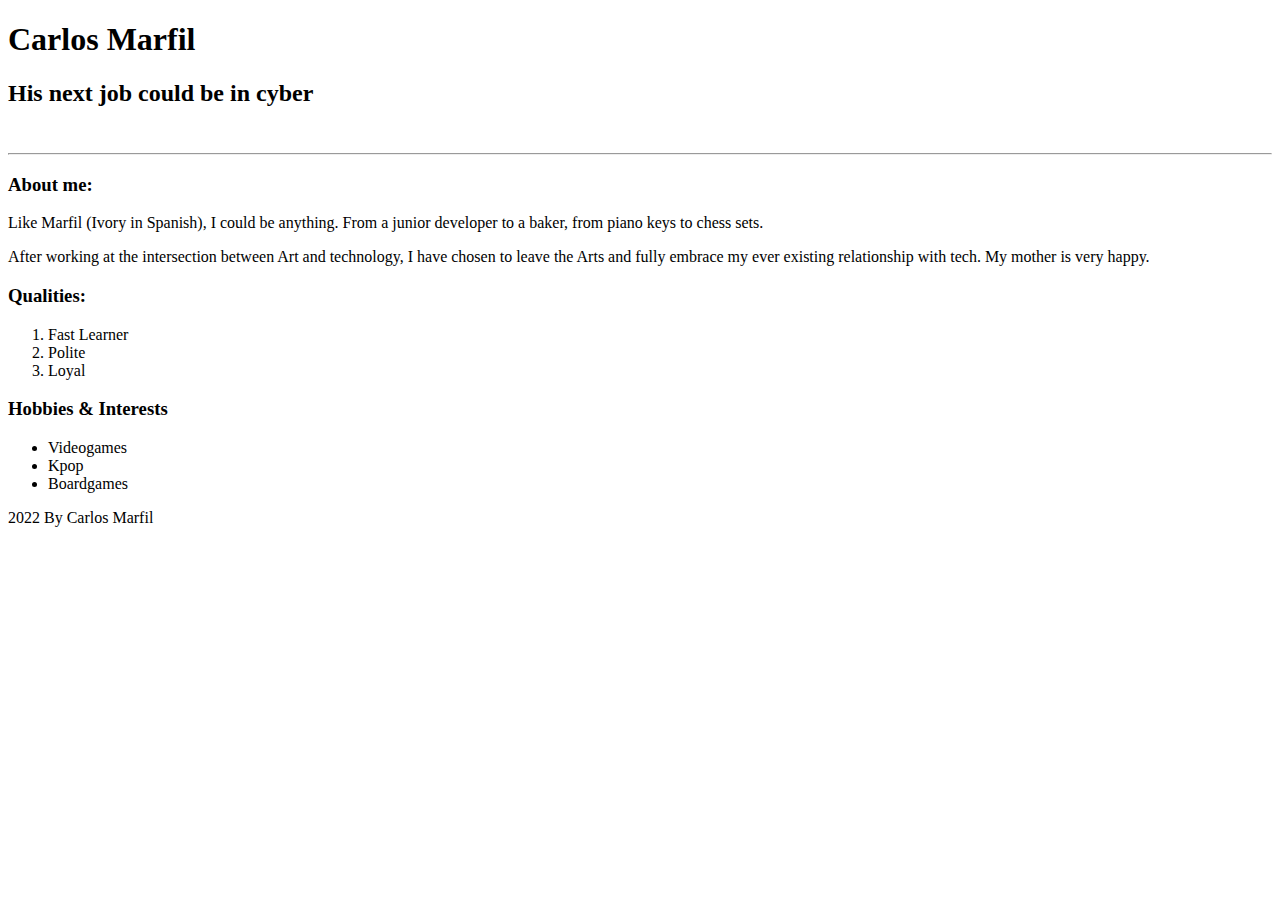
==== index.html @ c22c7cdd "Added Qualities and Hobbies" ====
<!DOCTYPE html>
<html>
<header>
    <h1> Carlos Marfil</h1>
    <h2>His next job could be in cyber</h2>
</header>
<body>
    <br>
    <hr>
    <main>
<section>
    <h3>About me:</h3>
</section>
    <p>Like Marfil (Ivory in Spanish), I could be anything. From a junior developer to a baker, from piano keys to chess sets. </p>
    <p>After working at the intersection between Art and technology, I have chosen to leave the Arts and fully embrace my ever existing relationship with tech. My mother is very happy.</p>
<section>
    <h3>Qualities:</h3>
    <ol>
        <li>Fast Learner</li>
        <li>Polite</li>
        <li>Loyal</li>
    </ol>
</section>
<section>
    <h3>Hobbies & Interests</h3>
    <ul>
        <li>Videogames</li>
        <li>Kpop</li>
        <li>Boardgames</li>
    </ul>
</section>
</main>
</body>
<footer>
    <date>2022</date> <ref>By Carlos Marfil</ref>
</footer>
</html>
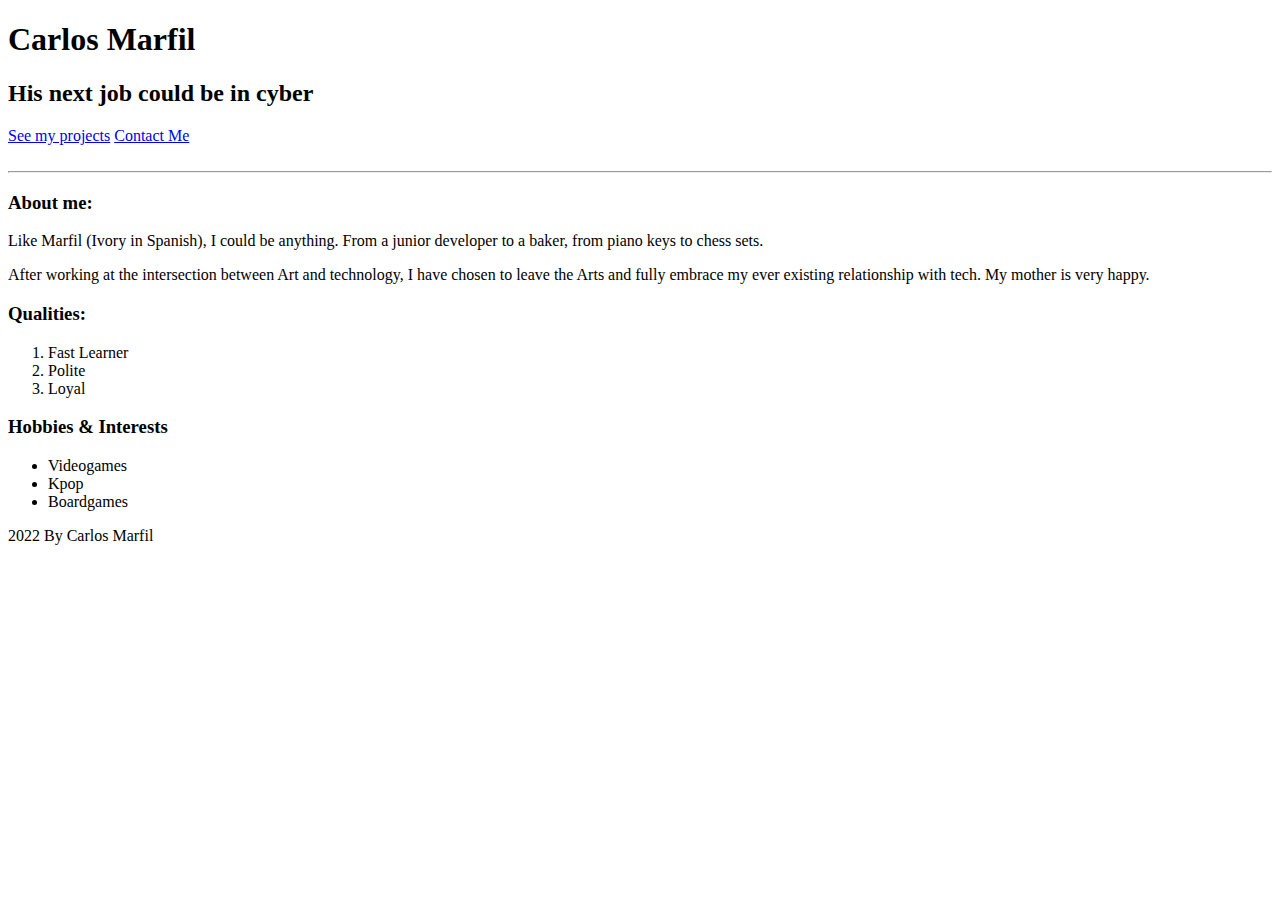
==== commit e03e31e2: "Added navigation feature" ====
--- a/index.html
+++ b/index.html
@@ -3,6 +3,10 @@
 <header>
     <h1> Carlos Marfil</h1>
     <h2>His next job could be in cyber</h2>
+    <nav>
+        <a href="./pages/projects.html" target="_blank">See my projects</a> 
+        <a href="./pages/contact.html" target="_blank">Contact Me</a>
+    </nav>
 </header>
 <body>
     <br>
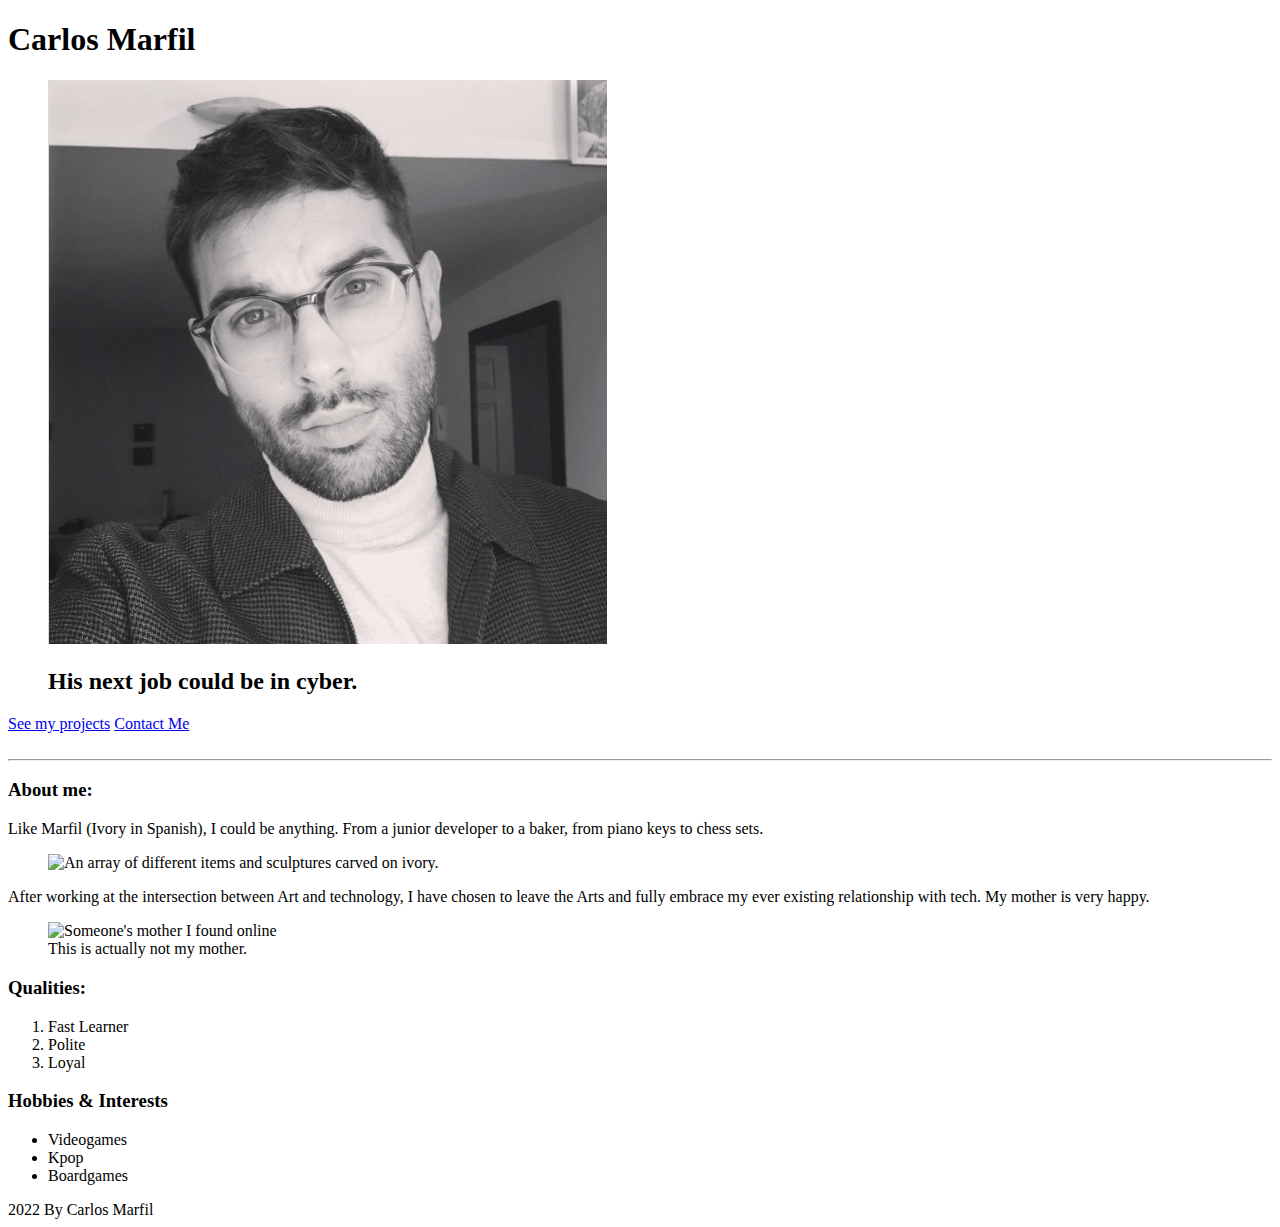
==== commit 488dc8c9: "Added images to the index." ====
--- a/index.html
+++ b/index.html
@@ -2,7 +2,11 @@
 <html>
 <header>
     <h1> Carlos Marfil</h1>
-    <h2>His next job could be in cyber</h2>
+    <figure>
+        <img src="./images/Headshot.png" alt="Black and white picture of the face of a person. The person is wearing dark round glasses, has Mediterranean facial hair and dark hair and eyes.">
+        <br>
+        <figcaption><h2>His next job could be in cyber.</h2></figcaption>
+    </figure>
     <nav>
         <a href="./pages/projects.html" target="_blank">See my projects</a> 
         <a href="./pages/contact.html" target="_blank">Contact Me</a>
@@ -16,8 +20,15 @@
     <h3>About me:</h3>
 </section>
     <p>Like Marfil (Ivory in Spanish), I could be anything. From a junior developer to a baker, from piano keys to chess sets. </p>
+    <figure>
+        <img src="https://unsplash.com/photos/zSD7hnQv8V8" alt="An array of different items and sculptures carved on ivory.">
+    </figure>
     <p>After working at the intersection between Art and technology, I have chosen to leave the Arts and fully embrace my ever existing relationship with tech. My mother is very happy.</p>
-<section>
+    <figure>
+        <img src="https://unsplash.com/photos/iwV1-SWB4n8" alt="Someone's mother I found online">
+        <figcaption>This is actually not my mother.</figcaption>
+    </figure>
+    <section>
     <h3>Qualities:</h3>
     <ol>
         <li>Fast Learner</li>
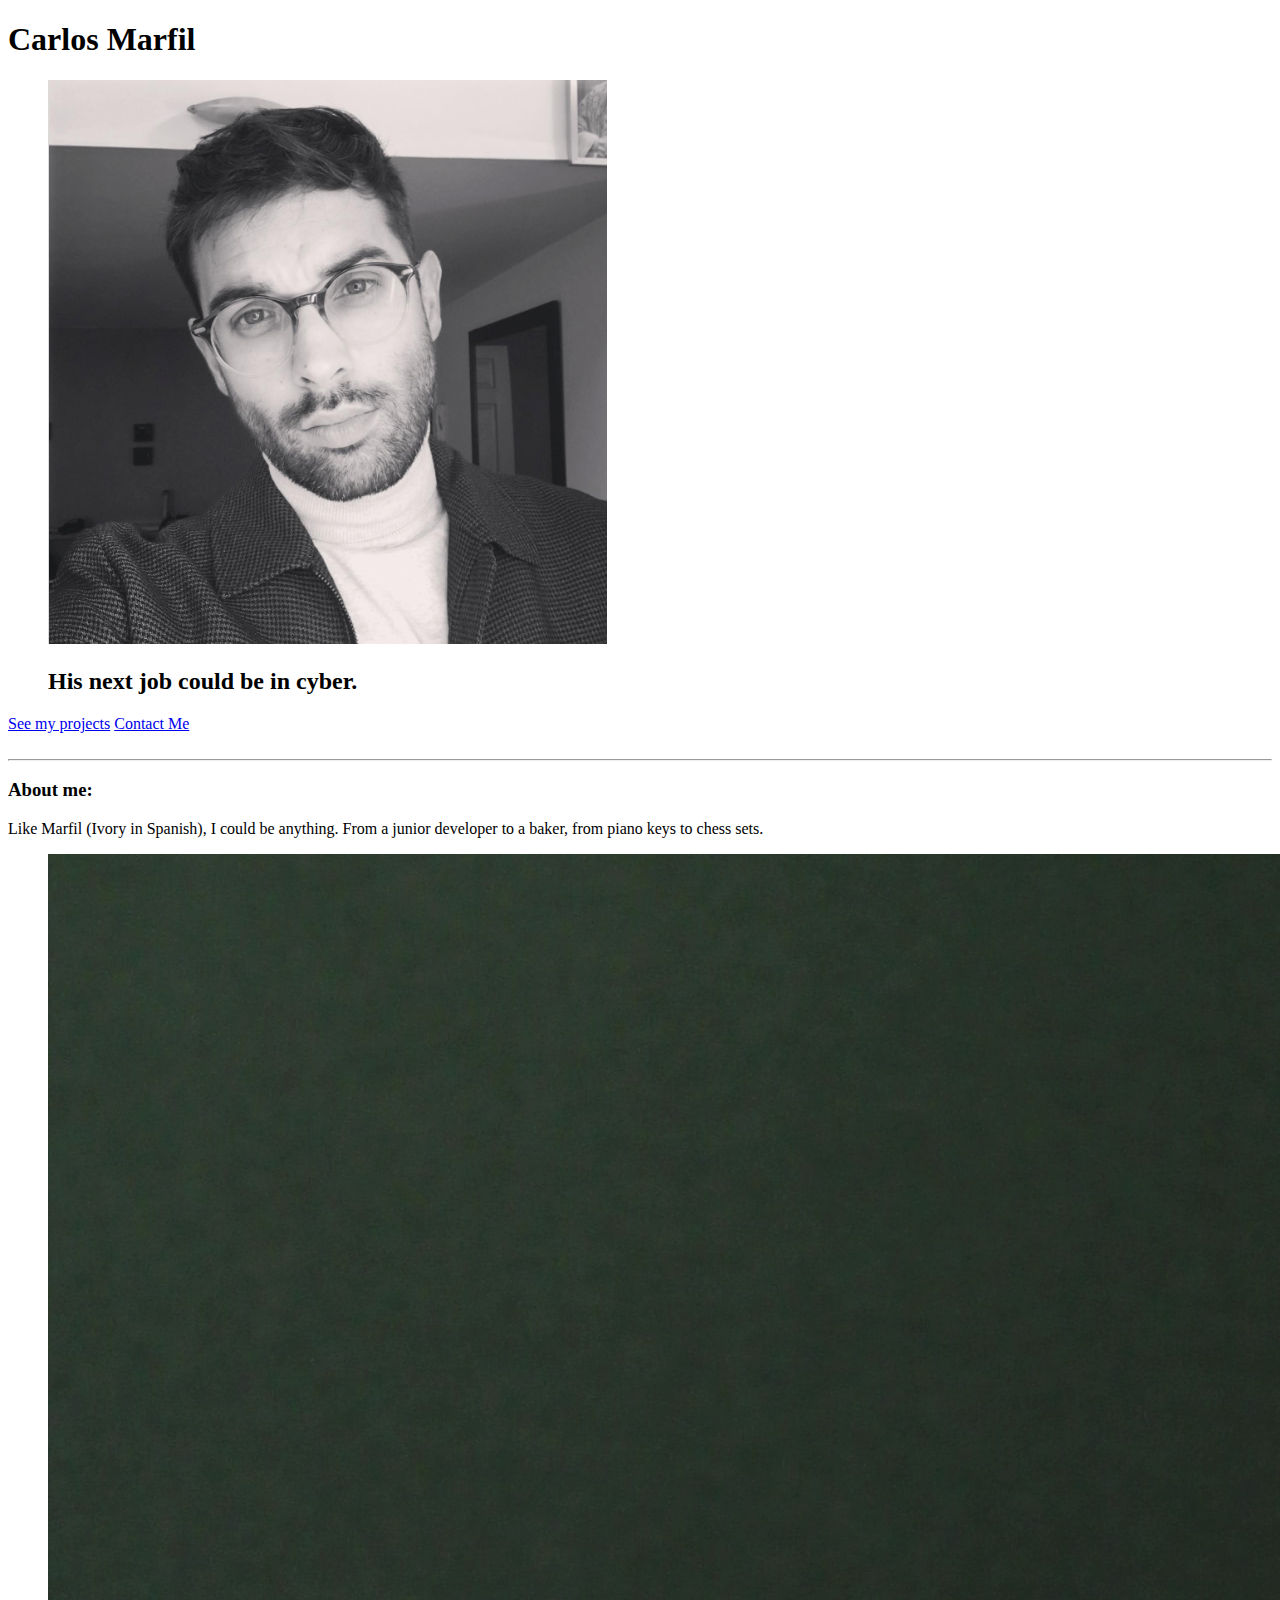
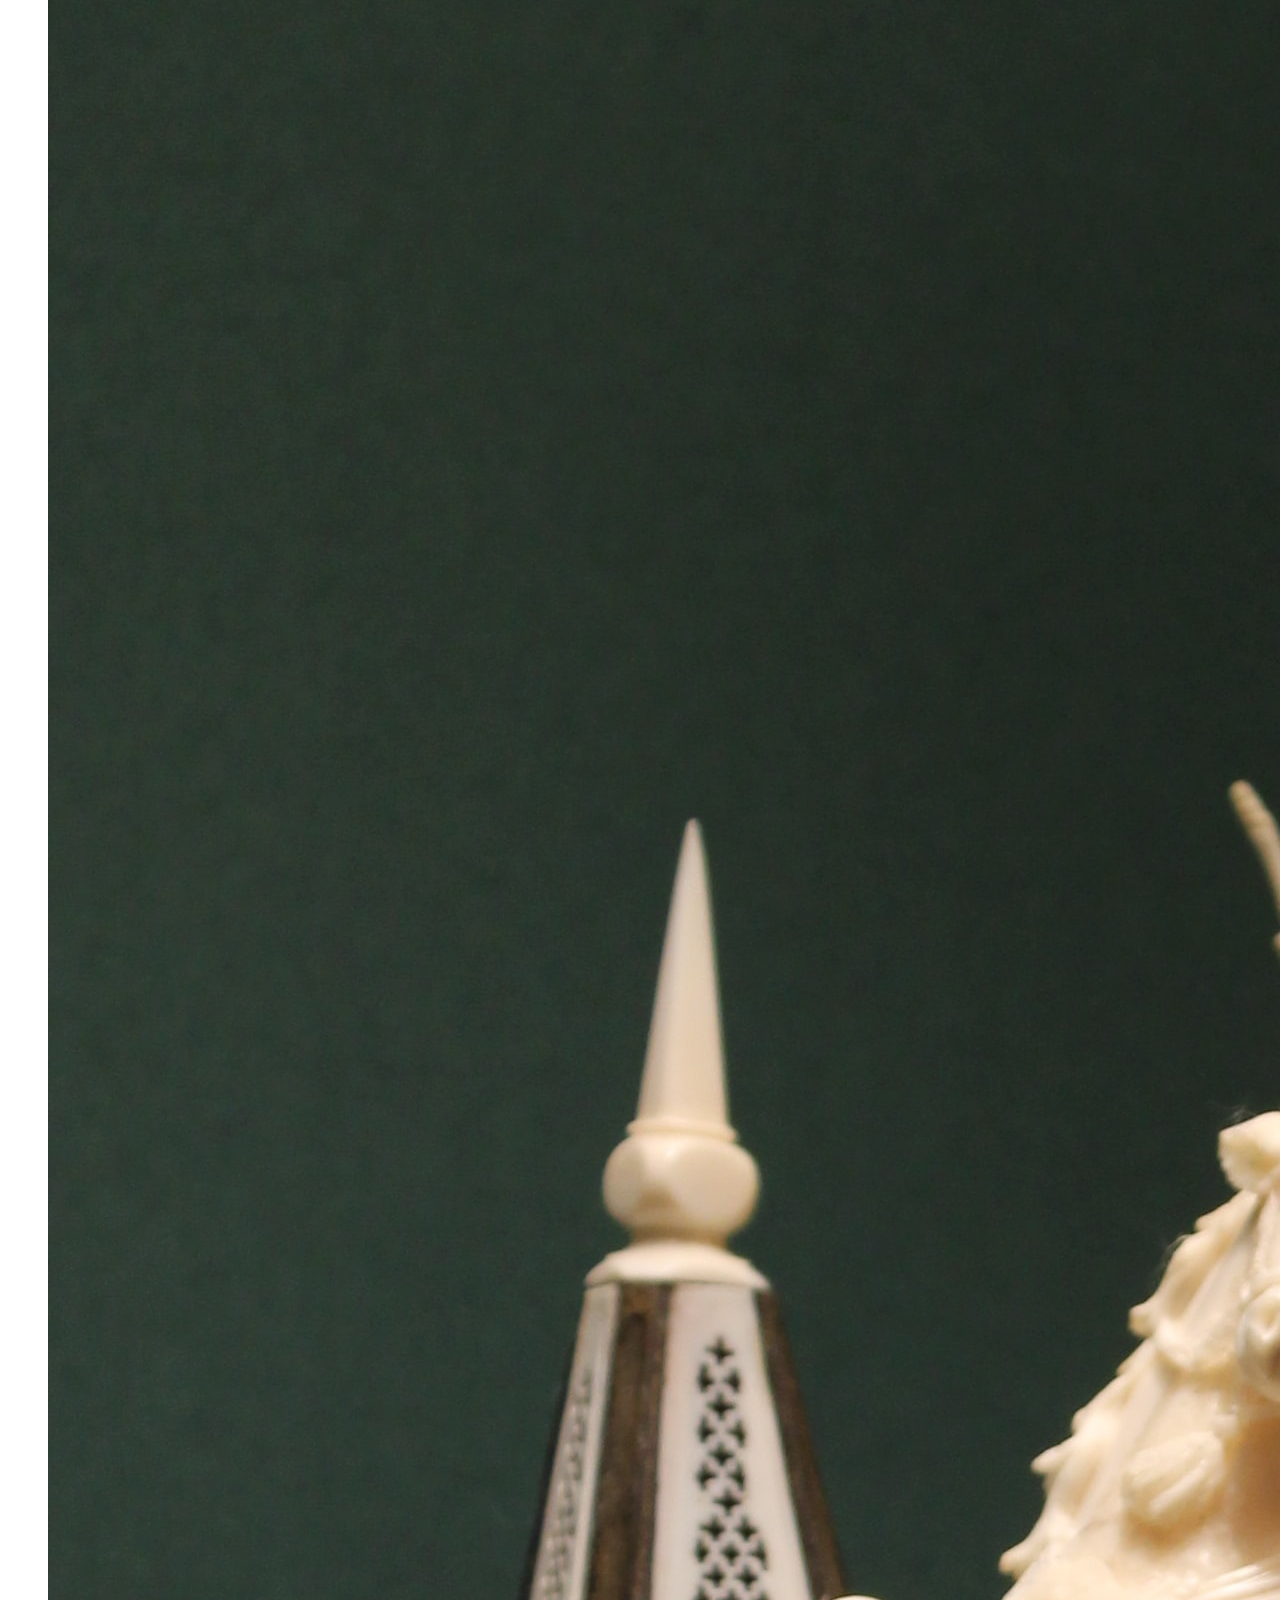
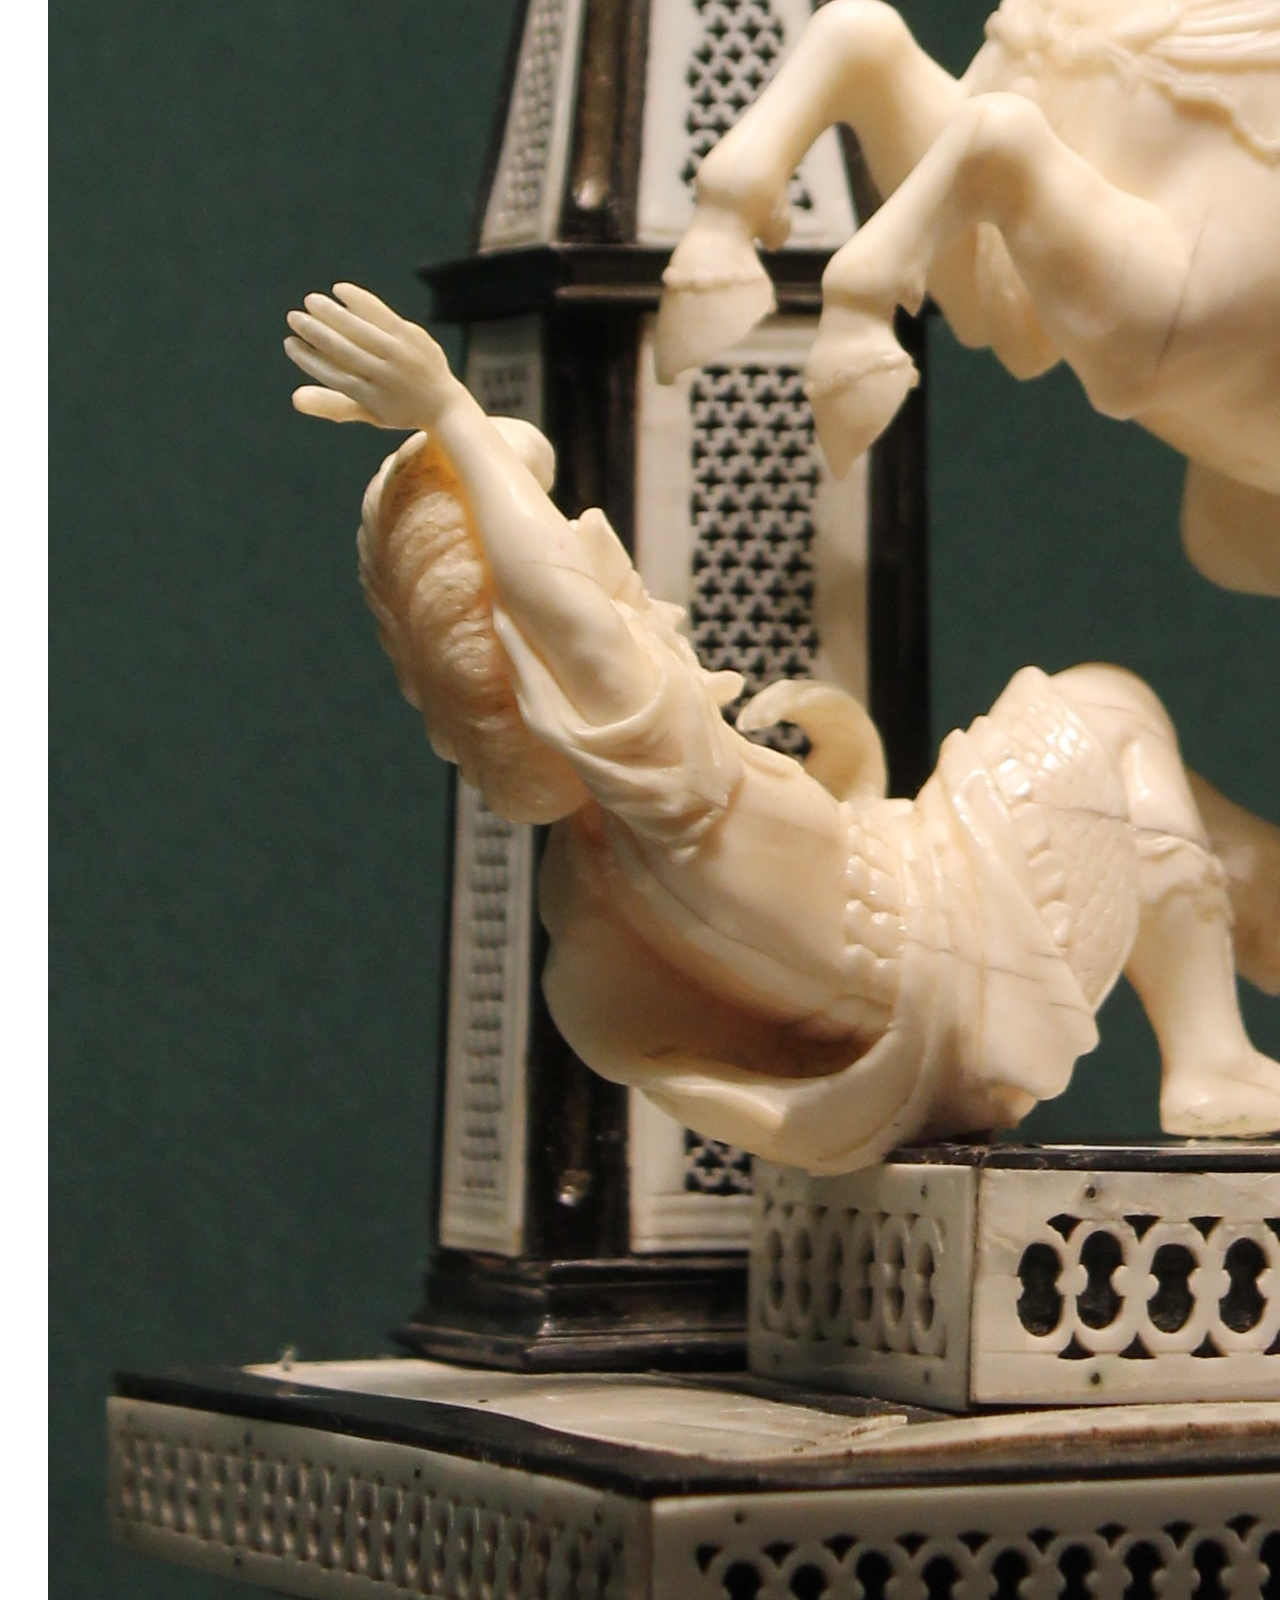
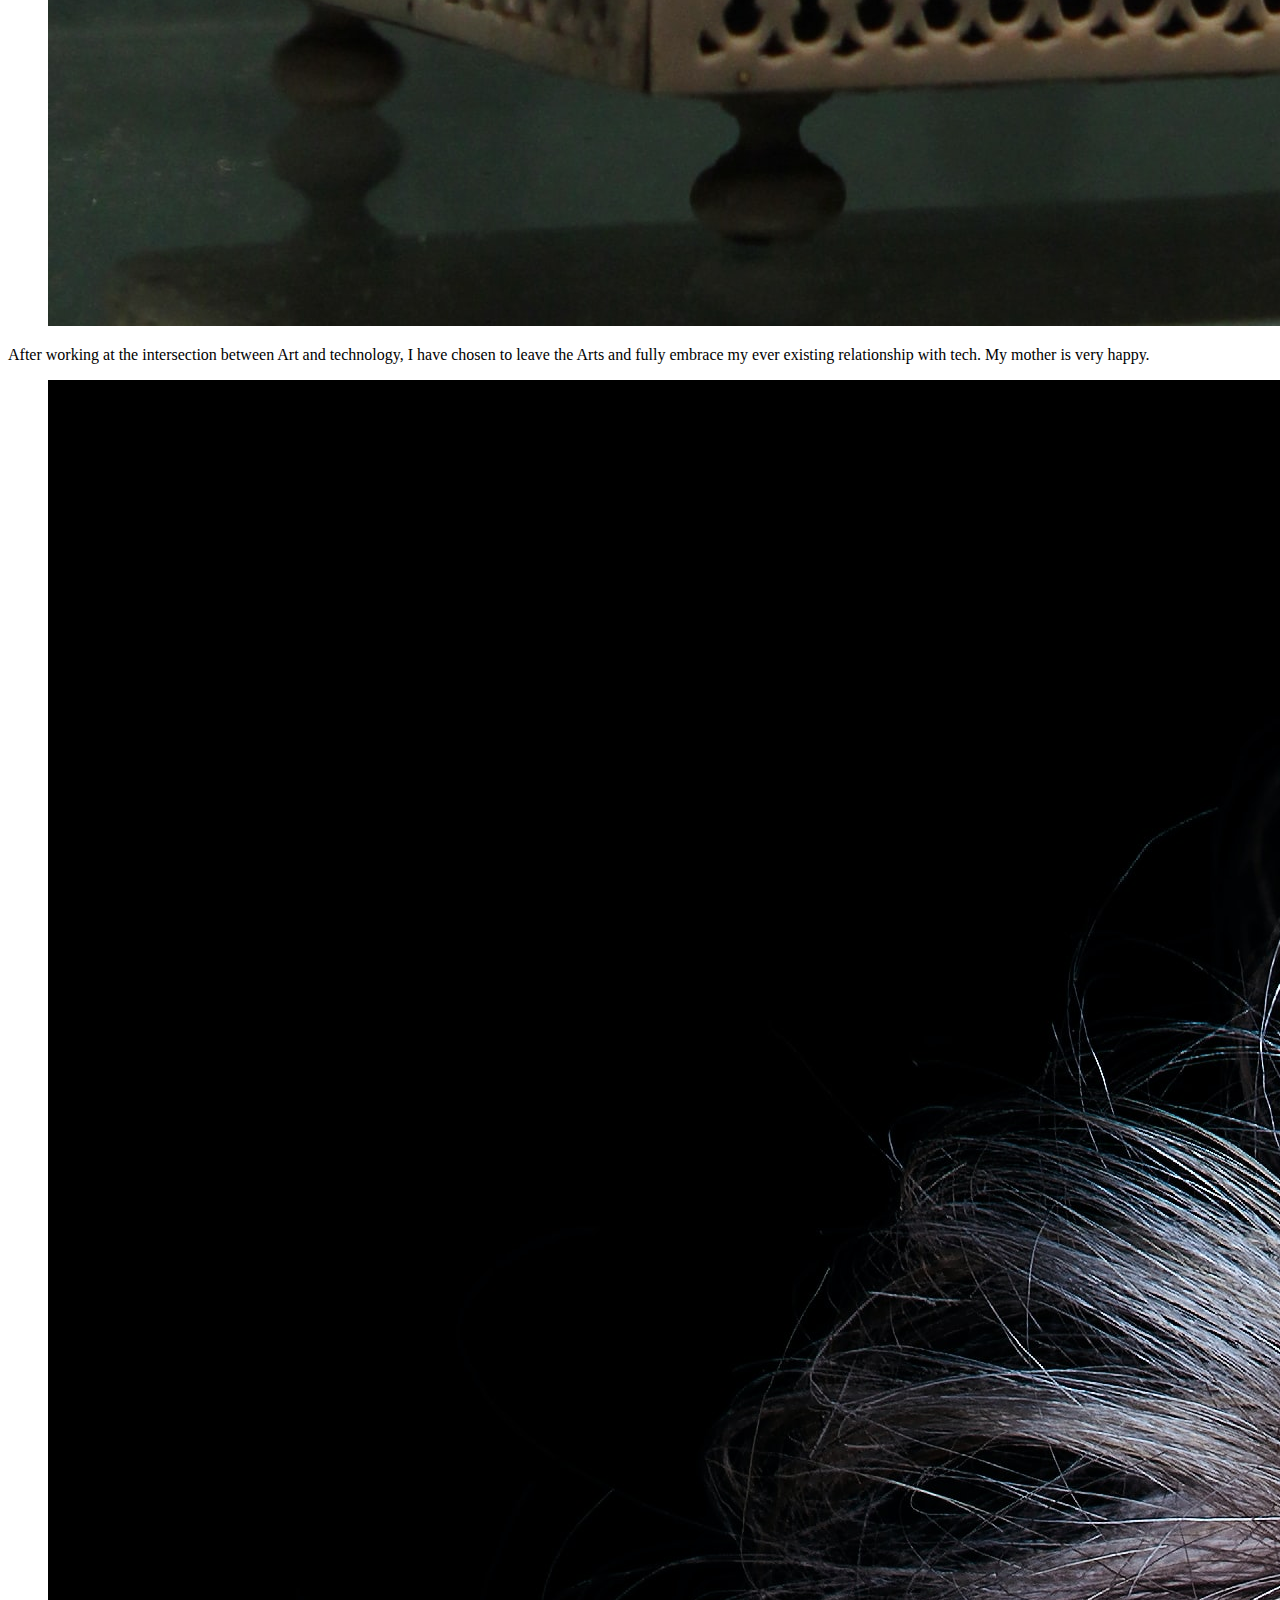
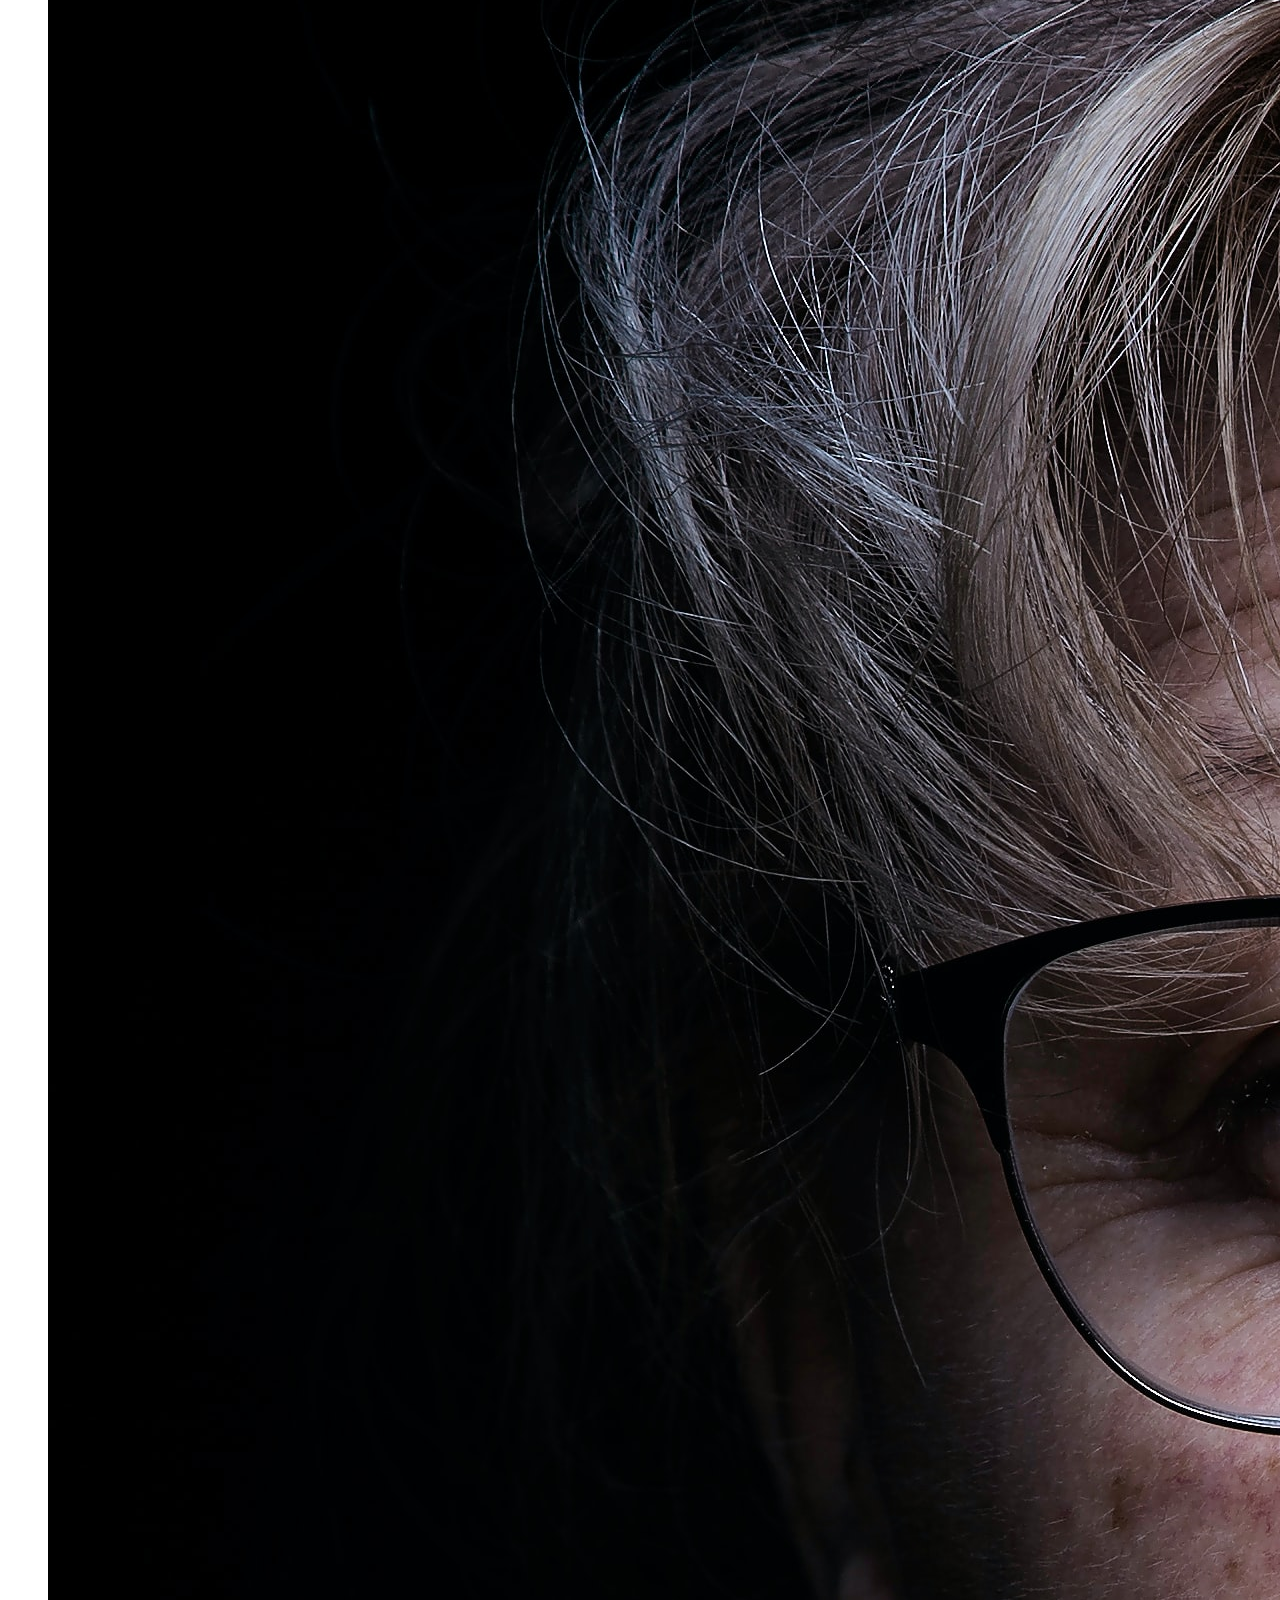
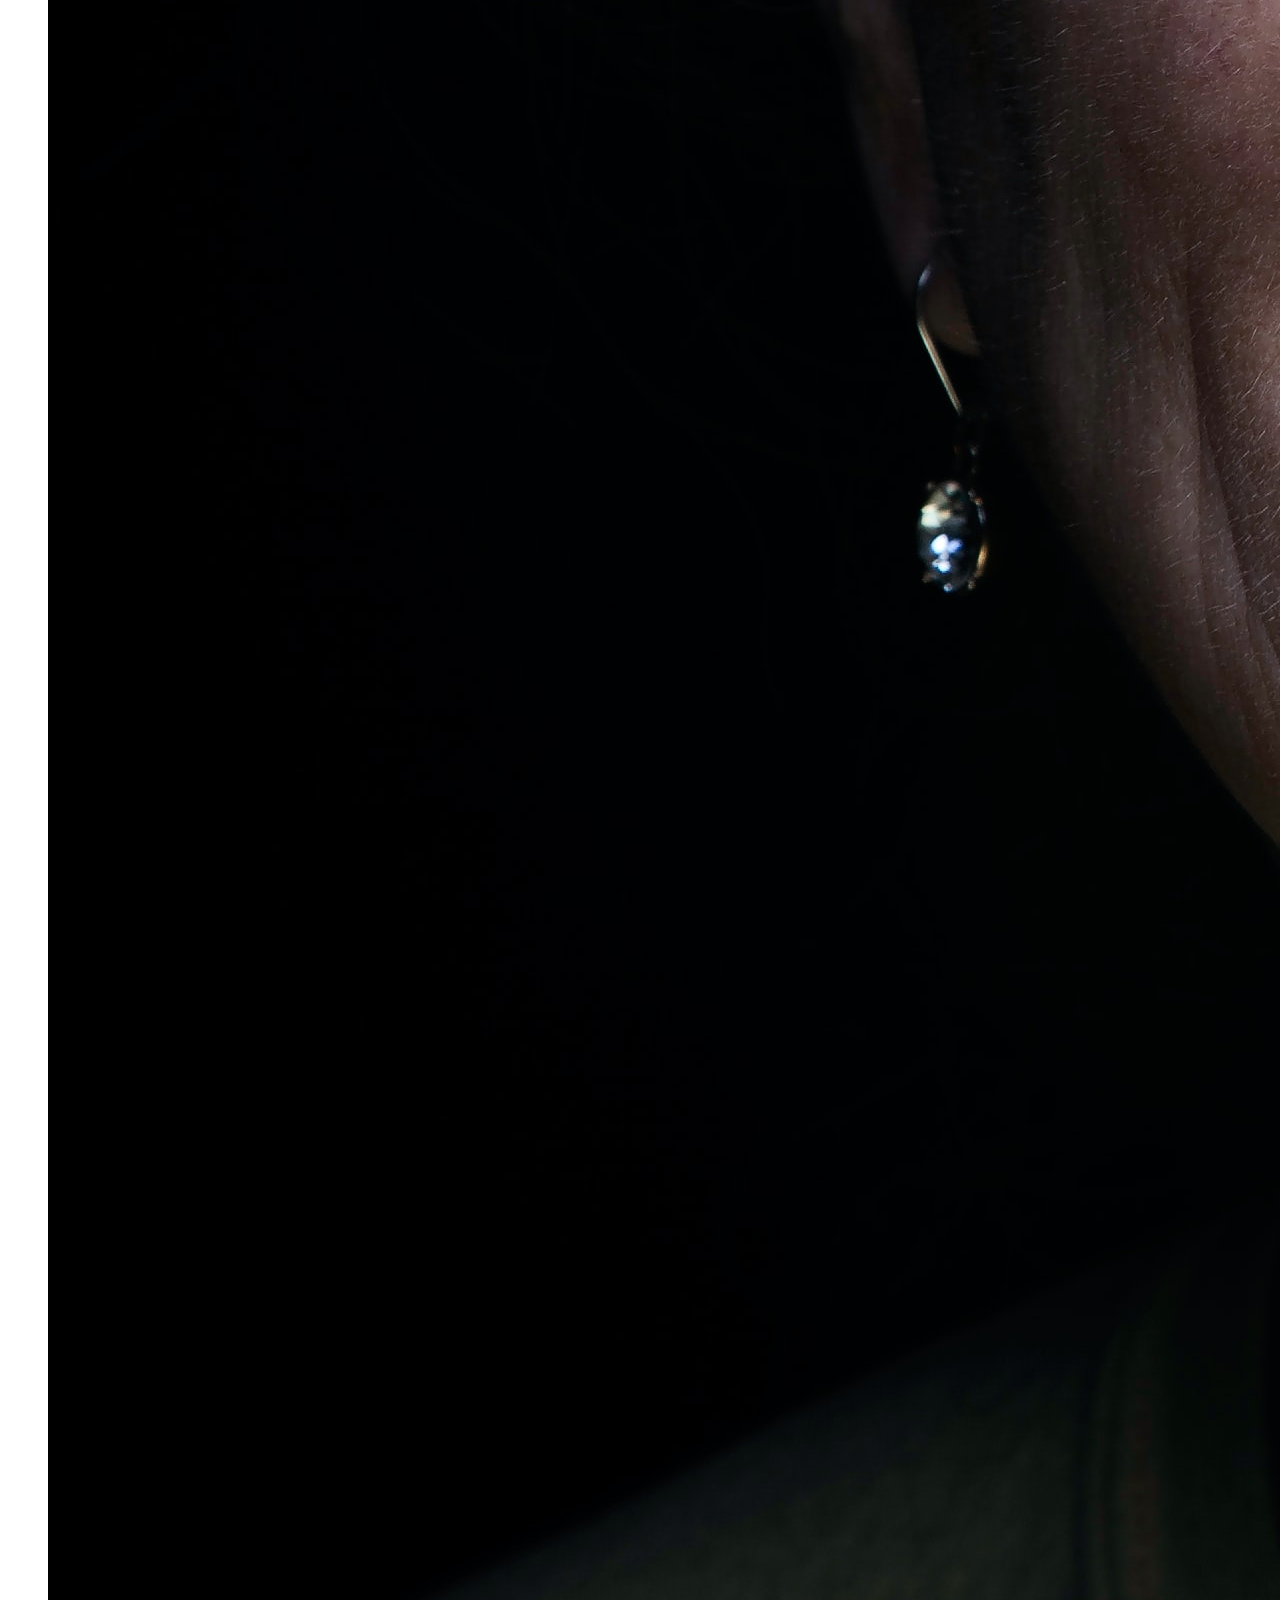
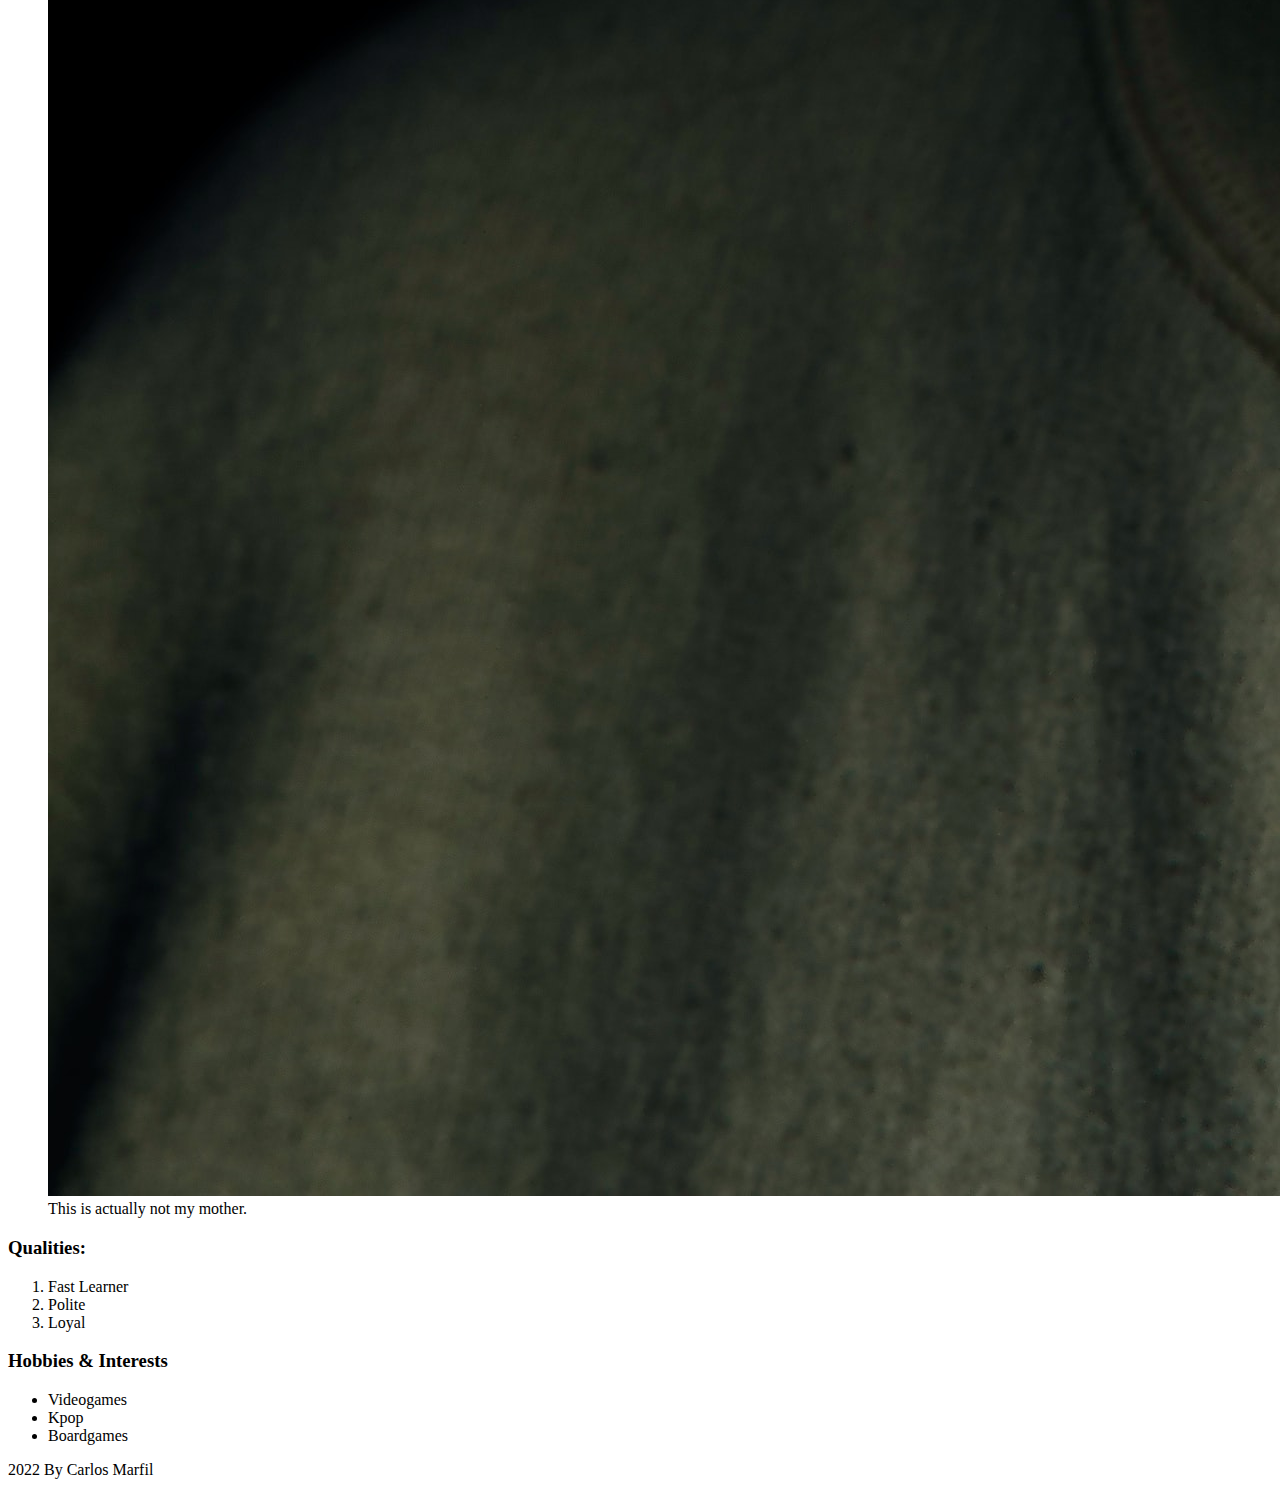
==== commit 801a3d79: "Added actual images to About Me section." ====
--- a/index.html
+++ b/index.html
@@ -21,11 +21,11 @@
 </section>
     <p>Like Marfil (Ivory in Spanish), I could be anything. From a junior developer to a baker, from piano keys to chess sets. </p>
     <figure>
-        <img src="https://unsplash.com/photos/zSD7hnQv8V8" alt="An array of different items and sculptures carved on ivory.">
+        <img src="./images/Ivory.jpg" alt="An array of different items and sculptures carved on ivory.">
     </figure>
     <p>After working at the intersection between Art and technology, I have chosen to leave the Arts and fully embrace my ever existing relationship with tech. My mother is very happy.</p>
     <figure>
-        <img src="https://unsplash.com/photos/iwV1-SWB4n8" alt="Someone's mother I found online">
+        <img src="./images/notmymother.jpg" alt="Someone's mother I found online">
         <figcaption>This is actually not my mother.</figcaption>
     </figure>
     <section>
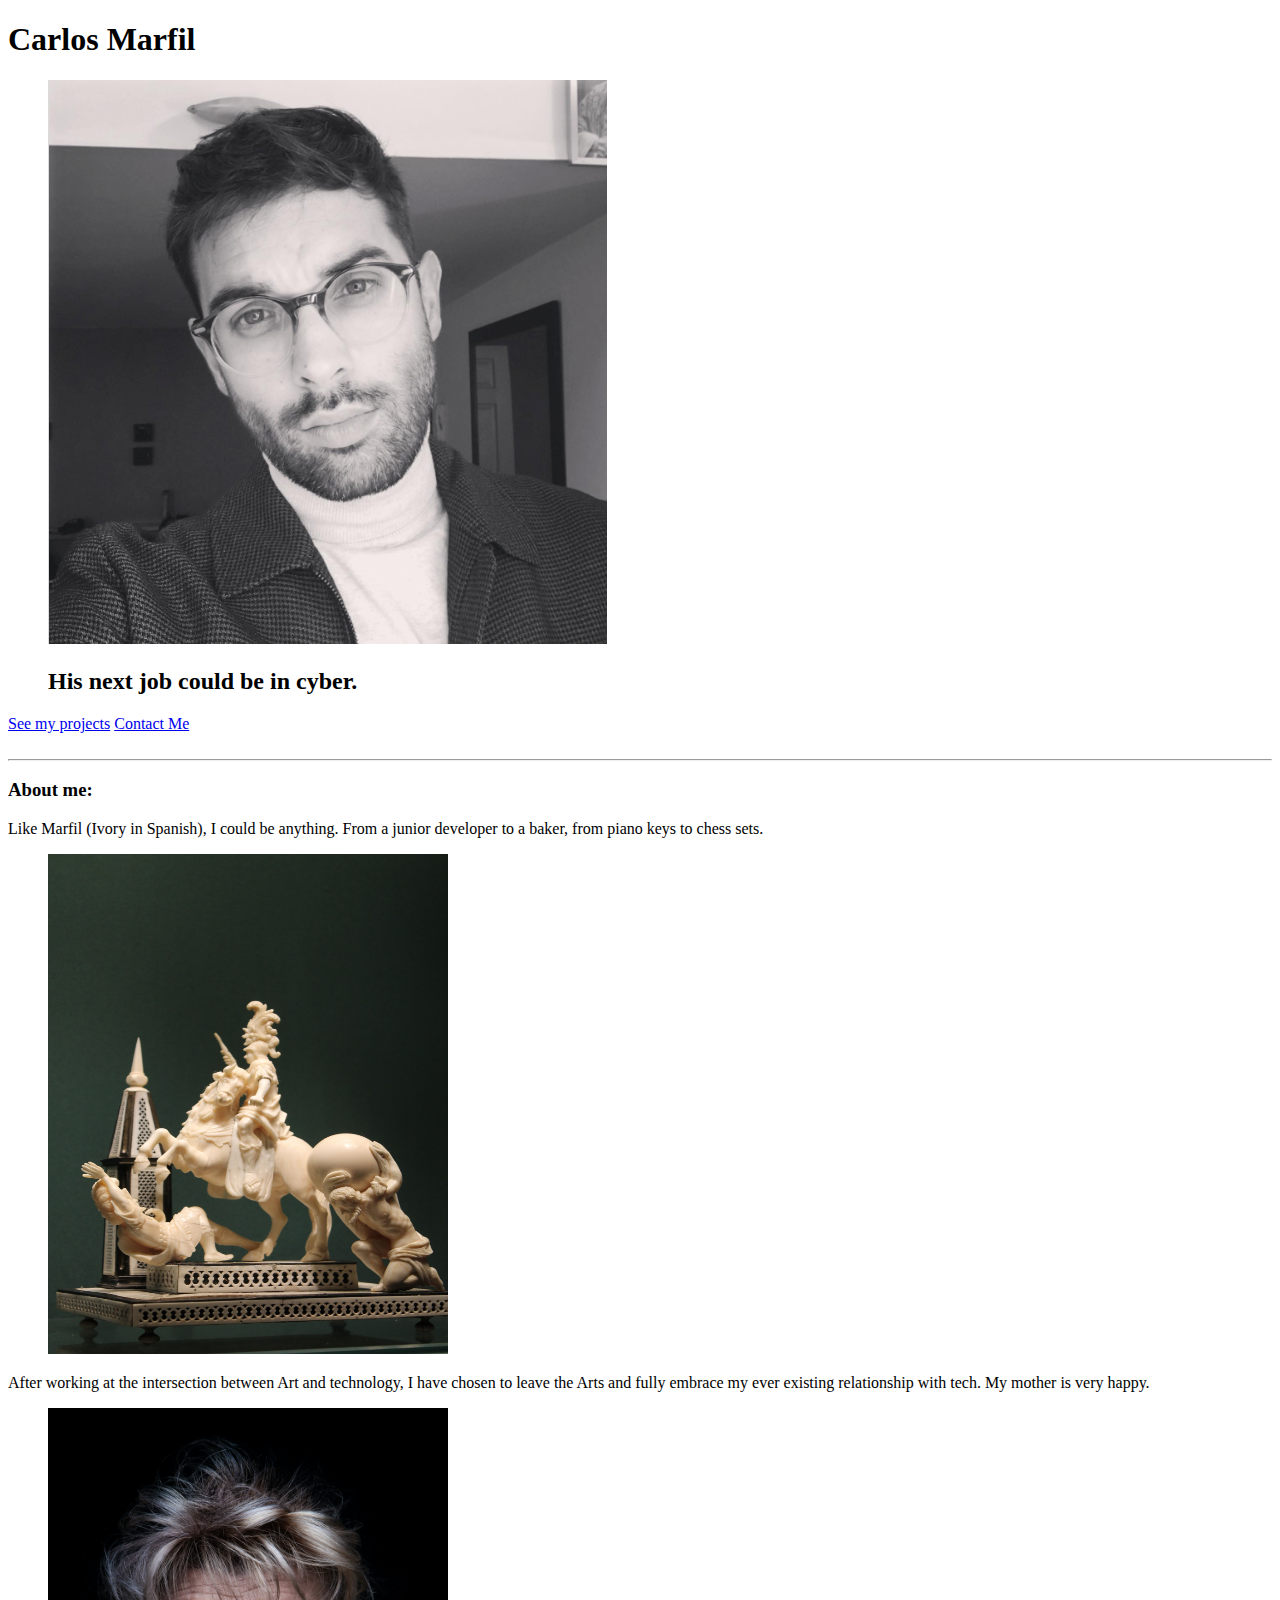
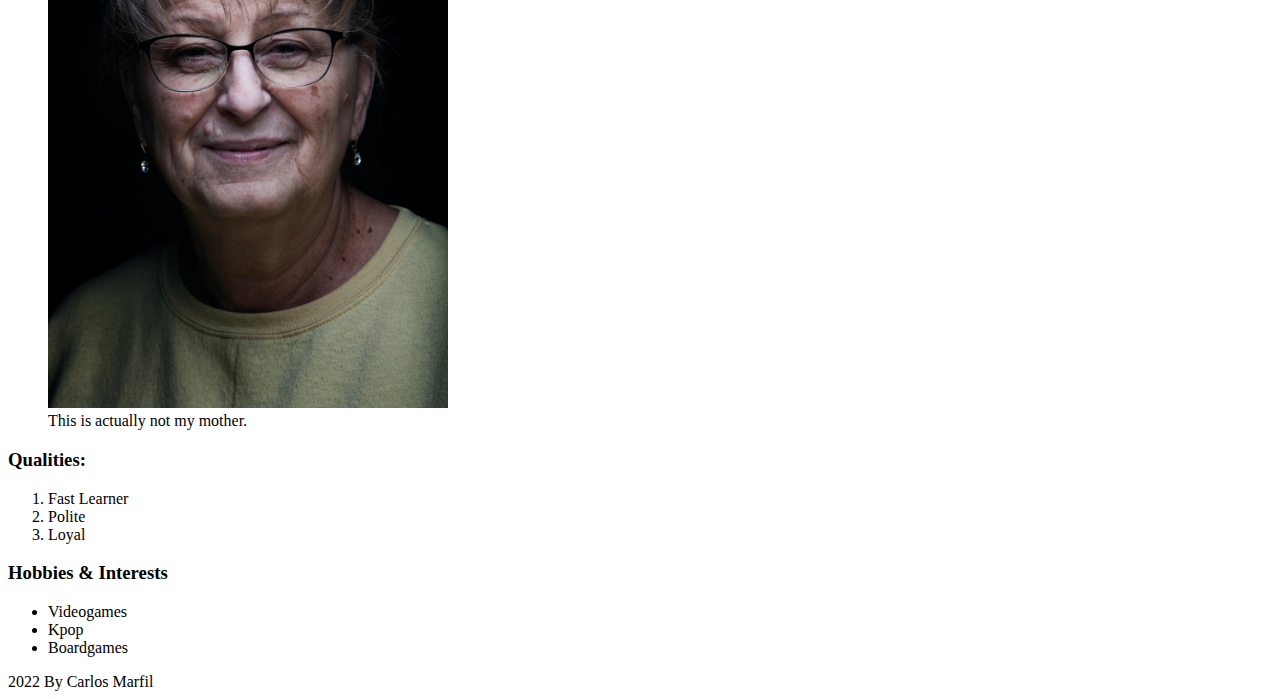
==== commit f45f53c7: "added an image for keiken project" ====
--- a/index.html
+++ b/index.html
@@ -1,7 +1,7 @@
 <!DOCTYPE html>
 <html>
 <header>
-    <h1> Carlos Marfil</h1>
+    <h1>Carlos Marfil</h1>
     <figure>
         <img src="./images/Headshot.png" alt="Black and white picture of the face of a person. The person is wearing dark round glasses, has Mediterranean facial hair and dark hair and eyes.">
         <br>
@@ -21,11 +21,11 @@
 </section>
     <p>Like Marfil (Ivory in Spanish), I could be anything. From a junior developer to a baker, from piano keys to chess sets. </p>
     <figure>
-        <img src="./images/Ivory.jpg" alt="An array of different items and sculptures carved on ivory.">
+        <img src="./images/Ivory.jpg" width="400" height="500" alt="An array of different items and sculptures carved on ivory.">
     </figure>
     <p>After working at the intersection between Art and technology, I have chosen to leave the Arts and fully embrace my ever existing relationship with tech. My mother is very happy.</p>
     <figure>
-        <img src="./images/notmymother.jpg" alt="Someone's mother I found online">
+        <img src="./images/notmymother.jpg" width="400" height="600" alt="Someone's mother I found online">
         <figcaption>This is actually not my mother.</figcaption>
     </figure>
     <section>
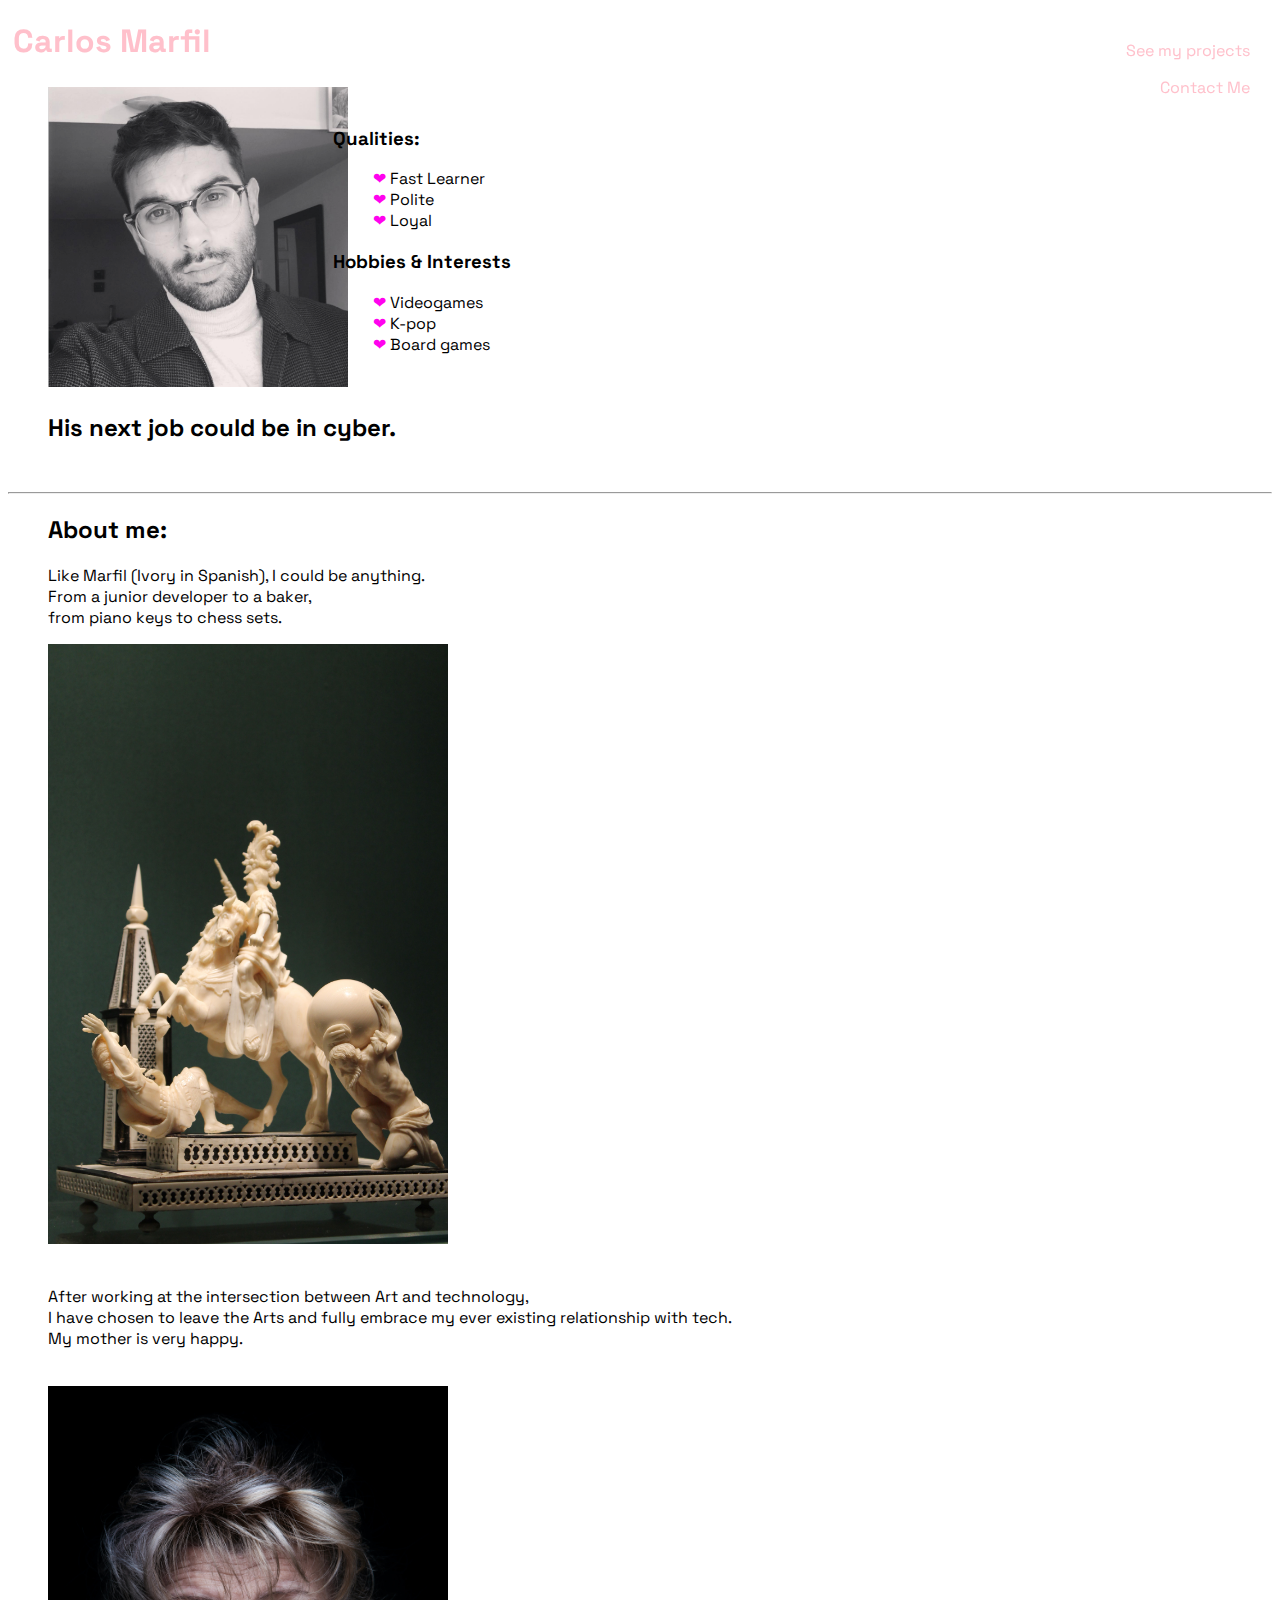
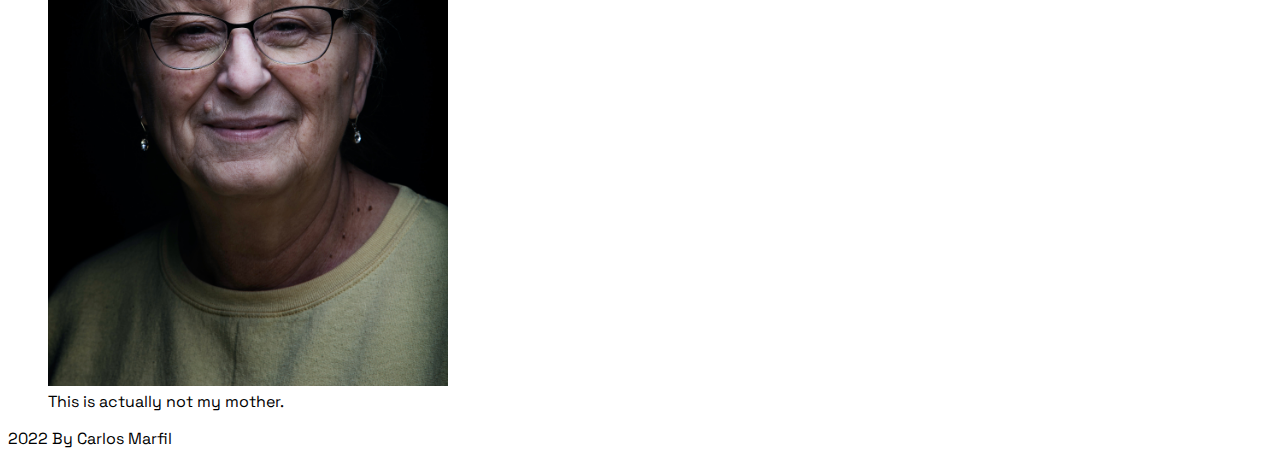
==== commit beff6968: "Modified index nav. Added styles. Included test files." ====
--- a/index.html
+++ b/index.html
@@ -1,52 +1,80 @@
 <!DOCTYPE html>
-<html>
-<header>
-    <h1>Carlos Marfil</h1>
-    <figure>
-        <img src="./images/Headshot.png" alt="Black and white picture of the face of a person. The person is wearing dark round glasses, has Mediterranean facial hair and dark hair and eyes.">
-        <br>
-        <figcaption><h2>His next job could be in cyber.</h2></figcaption>
-    </figure>
-    <nav>
-        <a href="./pages/projects.html" target="_blank">See my projects</a> 
-        <a href="./pages/contact.html" target="_blank">Contact Me</a>
-    </nav>
-</header>
-<body>
+<html lang="en, Spanish" class="text">
+
+    <head>
+        <link rel="stylesheet" type="text/css" href="styles.css">
+        <link href="https://fonts.googleapis.com/css2?family=Space+Grotesk:wght@300;400&display=swap" rel="stylesheet">
+    </head>
+
+
+    <header>
+    <div class="myname">
+        <h1>Carlos Marfil</h1>
+    </div>
+    <br>
+    <br>
+    <br>
+        <figure>
+            <img src="./images/Headshot.png" alt="Black and white picture of the face of a person. The person is wearing dark round glasses, has Mediterranean facial hair and dark hair and eyes.">
+            <figcaption><h2>His next job could be in cyber.</h2></figcaption>
+            <section class="heartlist">
+                <h3>Qualities:</h3>
+                <ul class="hearts">
+                    <li> Fast Learner</li>
+                    <li> Polite</li>
+                    <li> Loyal</li>
+                </ul>
+                <h3>Hobbies & Interests</h3>
+                <ul class="hearts">
+                    <li> Videogames</li>
+                    <li> K-pop</li>
+                    <li> Board games</li>
+                </ul>
+            </section>
+        </figure>
+
+        <nav class="navi">
+            <ul>
+                <li class="navi"><a href="./pages/projects.html" target="_blank">See my projects</a></li> 
+                <br>
+                <li><a href="./pages/contact.html" target="_blank">Contact Me</a></li>
+        </ul>
+        </nav>
+    </header>
+
+    <body>
     <br>
     <hr>
+
     <main>
-<section>
-    <h3>About me:</h3>
-</section>
-    <p>Like Marfil (Ivory in Spanish), I could be anything. From a junior developer to a baker, from piano keys to chess sets. </p>
-    <figure>
-        <img src="./images/Ivory.jpg" width="400" height="500" alt="An array of different items and sculptures carved on ivory.">
-    </figure>
-    <p>After working at the intersection between Art and technology, I have chosen to leave the Arts and fully embrace my ever existing relationship with tech. My mother is very happy.</p>
-    <figure>
-        <img src="./images/notmymother.jpg" width="400" height="600" alt="Someone's mother I found online">
-        <figcaption>This is actually not my mother.</figcaption>
-    </figure>
-    <section>
-    <h3>Qualities:</h3>
-    <ol>
-        <li>Fast Learner</li>
-        <li>Polite</li>
-        <li>Loyal</li>
-    </ol>
-</section>
-<section>
-    <h3>Hobbies & Interests</h3>
-    <ul>
-        <li>Videogames</li>
-        <li>Kpop</li>
-        <li>Boardgames</li>
-    </ul>
-</section>
-</main>
-</body>
-<footer>
-    <date>2022</date> <ref>By Carlos Marfil</ref>
-</footer>
+        <section class="aboutme">
+            <figure>
+                <h2>About me:</h2>
+                <pre>
+Like Marfil (Ivory in Spanish), I could be anything. 
+From a junior developer to a baker, 
+from piano keys to chess sets. </pre>
+                <img class="ivory" src="./images/Ivory.jpg" alt="An array of different items and sculptures carved on ivory.">
+                <figcaption></figcaption>
+            </figure>
+            <div>
+                <pre>            
+          After working at the intersection between Art and technology, 
+          I have chosen to leave the Arts and fully embrace my ever existing relationship with tech. 
+          My mother is very happy.
+                </pre>
+                <figure>
+                    <img src="./images/notmymother.jpg" alt="Someone's mother I found online">
+                    <figcaption>This is actually not my mother.</figcaption>
+                </figure>
+            </div>
+        </section>
+
+    </main>
+    </body>
+
+    <footer>
+        <date>2022</date> <ref>By Carlos Marfil</ref>
+    </footer>
+
 </html>
--- a/styles.css
+++ b/styles.css
@@ -0,0 +1,83 @@
+
+/* IMG STYLES */
+
+    img[src*="Headshot"] {
+        width: 300px;
+        height: 300px;
+    }
+    .aboutme img {
+    width: 400px;
+    height: 600px;
+    }
+
+/* NAV STYLE */
+
+    .myname {
+        position:fixed;
+        top:0;
+        left:0;
+        margin-left: 1%;
+        color:pink;
+    }
+   [href*="pages"] {
+        position: relative;
+        color:pink;
+        text-decoration: none;
+    }
+
+    .navi {
+        position:fixed;
+        top:0;
+        right:0;
+        padding-right: 30px;  
+        padding-top: 40px;
+    }
+
+/* FONT STYLES */
+
+    pre {
+        font-family: 'Space Grotesk', sans-serif;
+    }
+
+    .text {
+        font-family: 'Space Grotesk', sans-serif;
+    }
+    
+
+
+/* BULLET POINT HEARTS */
+
+    ul {
+        list-style: none;
+    }
+
+   .hearts li::before {
+        content: "\2764";
+        color: #ff02ee;
+    }
+
+/* PLACING THE HEARTS LIST */
+
+    .heartlist {
+        position:absolute;
+        top: 12%;
+        left: 26%;
+    }
+
+
+
+/* EXERCISE */
+
+.div-element {
+    height: 100px;
+    width: 100px;
+    color: white;
+    background-color: red;
+ }
+ .span-element {
+    display:inline-block;
+    height: 100px;
+    width: 100px;
+    color: white;
+    background-color: blue;
+ }
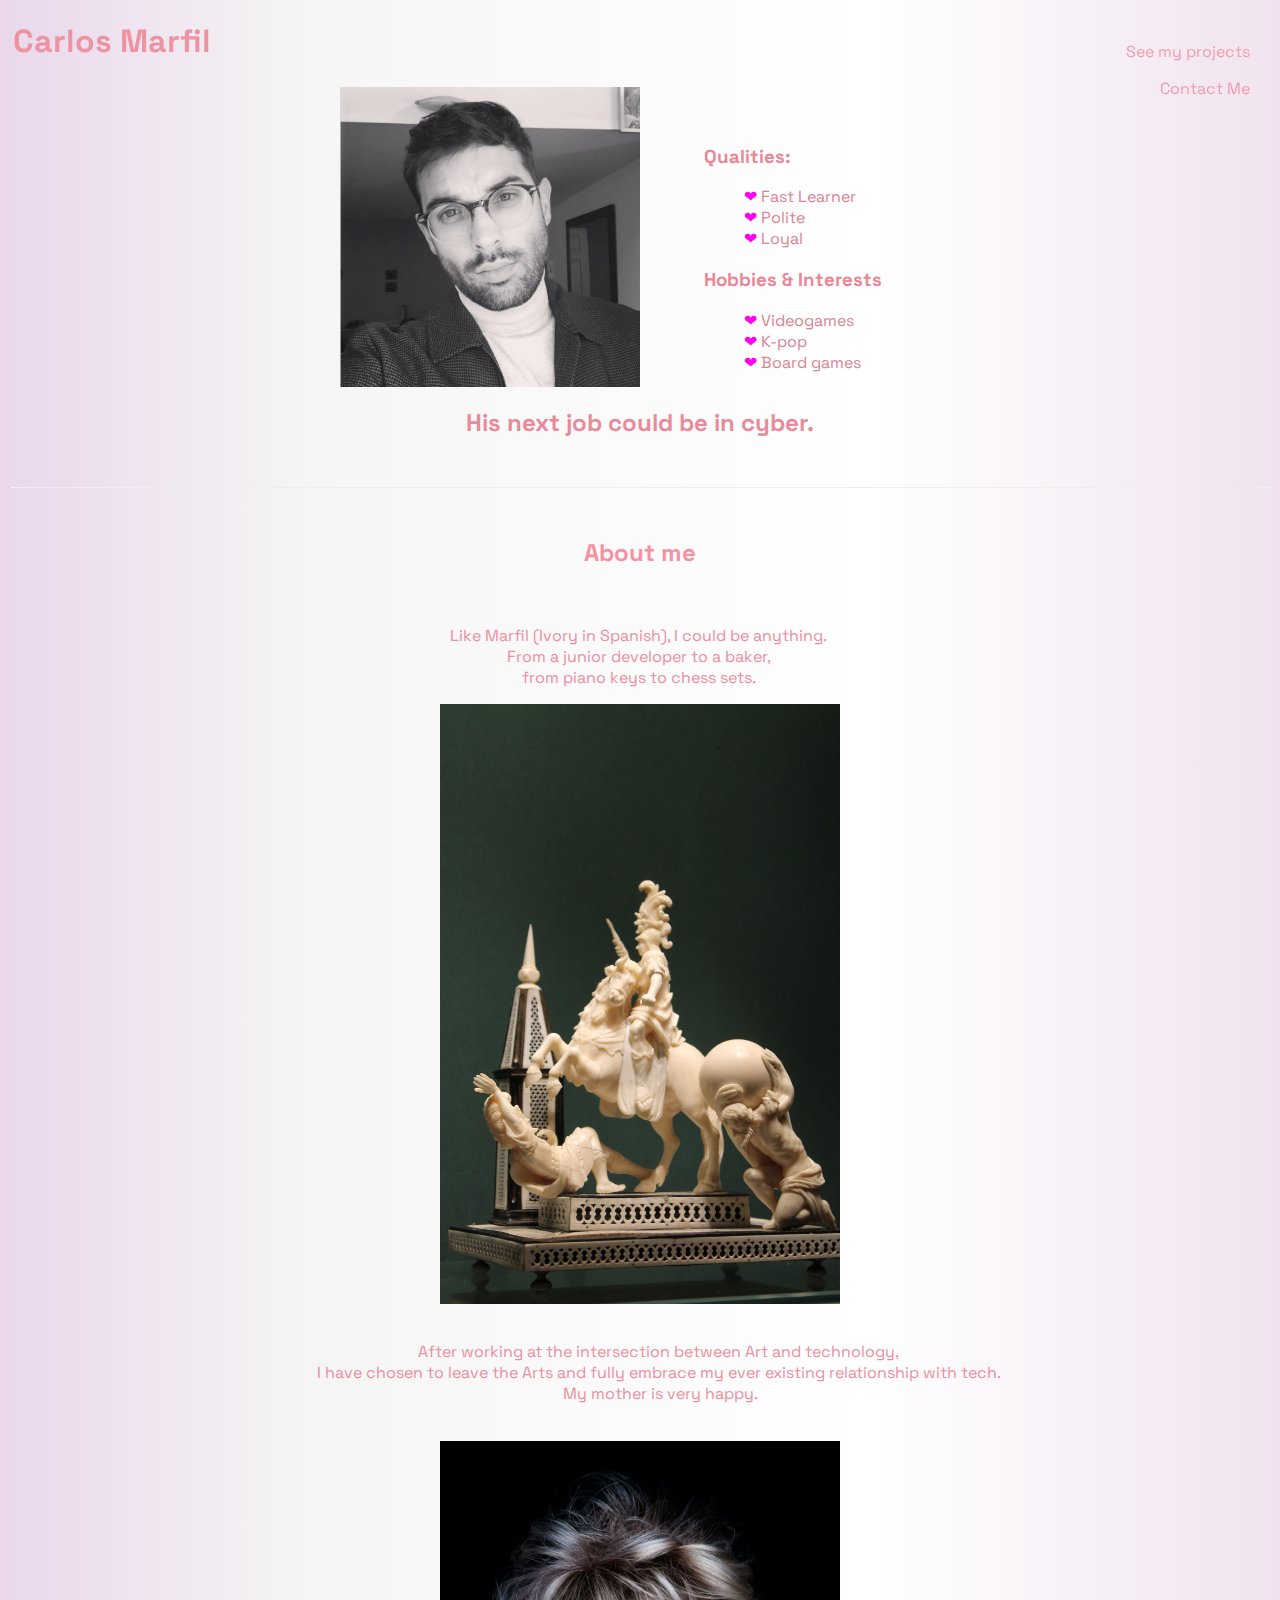
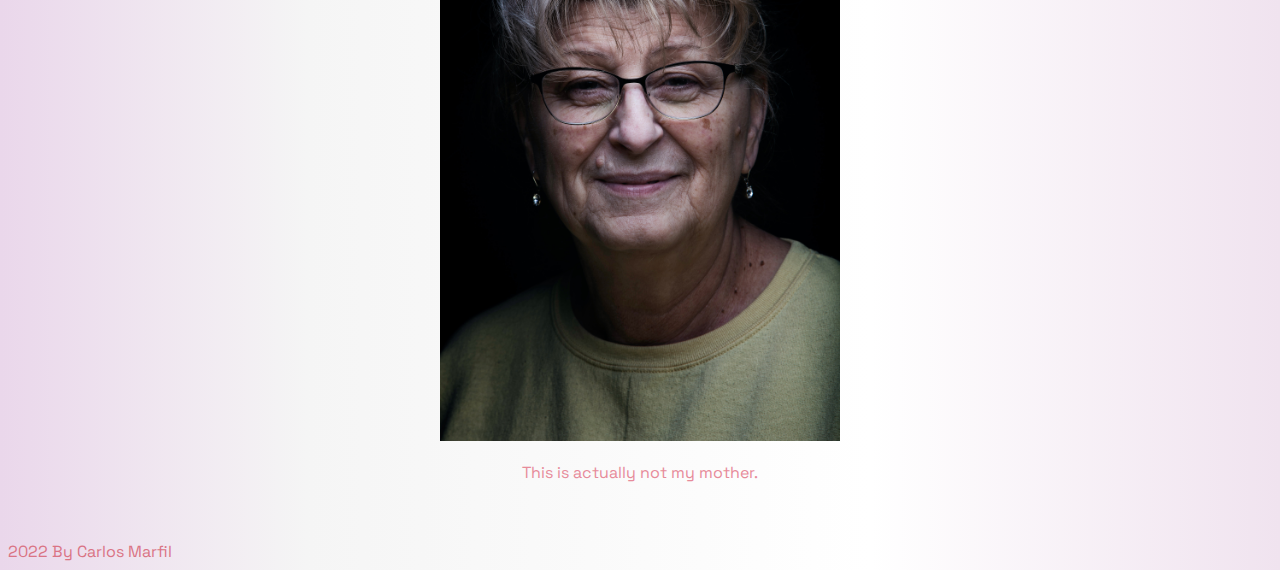
==== commit 4aa142f5: "Added general text and background styles." ====
--- a/index.html
+++ b/index.html
@@ -18,11 +18,11 @@
             <img src="./images/Headshot.png" alt="Black and white picture of the face of a person. The person is wearing dark round glasses, has Mediterranean facial hair and dark hair and eyes.">
             <figcaption><h2>His next job could be in cyber.</h2></figcaption>
             <section class="heartlist">
-                <h3>Qualities:</h3>
+                <h3 class="list">Qualities:</h3>
                 <ul class="hearts">
-                    <li> Fast Learner</li>
-                    <li> Polite</li>
-                    <li> Loyal</li>
+                    <li class="list"> Fast Learner</li>
+                    <li class="list"> Polite</li>
+                    <li class="list"> Loyal</li>
                 </ul>
                 <h3>Hobbies & Interests</h3>
                 <ul class="hearts">
@@ -45,11 +45,14 @@
     <body>
     <br>
     <hr>
+    
+    <br>
 
     <main>
         <section class="aboutme">
             <figure>
-                <h2>About me:</h2>
+                <h2>About me</h2>
+                <br>
                 <pre>
 Like Marfil (Ivory in Spanish), I could be anything. 
 From a junior developer to a baker, 
@@ -65,6 +68,7 @@
                 </pre>
                 <figure>
                     <img src="./images/notmymother.jpg" alt="Someone's mother I found online">
+                    <br>
                     <figcaption>This is actually not my mother.</figcaption>
                 </figure>
             </div>
@@ -72,7 +76,8 @@
 
     </main>
     </body>
-
+    <br>
+    <br>
     <footer>
         <date>2022</date> <ref>By Carlos Marfil</ref>
     </footer>
--- a/styles.css
+++ b/styles.css
@@ -1,28 +1,53 @@
+
+body {
+
+    background: rgb(234,215,235);
+    background: linear-gradient(90deg, rgba(234,215,235,1) 0%, rgba(245,245,245,1) 24%, rgba(255,255,255,1) 68%, rgba(240,227,239,1) 100%);}
 
 /* IMG STYLES */
 
     img[src*="Headshot"] {
         width: 300px;
         height: 300px;
+        margin-left: auto;
+        margin-right: 50%;
+        display:block;
     }
+
     .aboutme img {
     width: 400px;
     height: 600px;
+    display:block;
+    margin-left: auto;
+    margin-right: auto;
     }
 
+/* ABOUT ME STYLES */
+
+.aboutme h2 {
+    color: rgb(246, 145, 162);
+    text-align: center;
+}
+
 /* NAV STYLE */
+
+hr {
+    border-top: 10px pink;
+    border-radius: 5px;
+}
 
     .myname {
         position:fixed;
         top:0;
         left:0;
         margin-left: 1%;
-        color:pink;
+        color:rgb(237, 148, 162);
     }
    [href*="pages"] {
         position: relative;
-        color:pink;
+        color:rgb(242, 155, 169);
         text-decoration: none;
+        line-height: 1.5em;
     }
 
     .navi {
@@ -33,10 +58,17 @@
         padding-top: 40px;
     }
 
+    figcaption {
+        color: rgb(231, 139, 154);
+        text-align: center;
+    }
+
 /* FONT STYLES */
 
     pre {
+        text-align: center;
         font-family: 'Space Grotesk', sans-serif;
+        color: rgb(234, 143, 158);
     }
 
     .text {
@@ -46,6 +78,13 @@
 
 
 /* BULLET POINT HEARTS */
+  .heartlist li {
+    color: rgb(218, 132, 146);
+  }
+
+  .heartlist h3 {
+    color: rgb(233, 135, 151);
+  }
 
     ul {
         list-style: none;
@@ -60,8 +99,8 @@
 
     .heartlist {
         position:absolute;
-        top: 12%;
-        left: 26%;
+        top: 14%;
+        left: 55%;
     }
 
 
@@ -81,3 +120,9 @@
     color: white;
     background-color: blue;
  }
+
+ /* FOOTER STYLES */
+
+ footer {
+    color: rgb(218, 116, 133);
+ }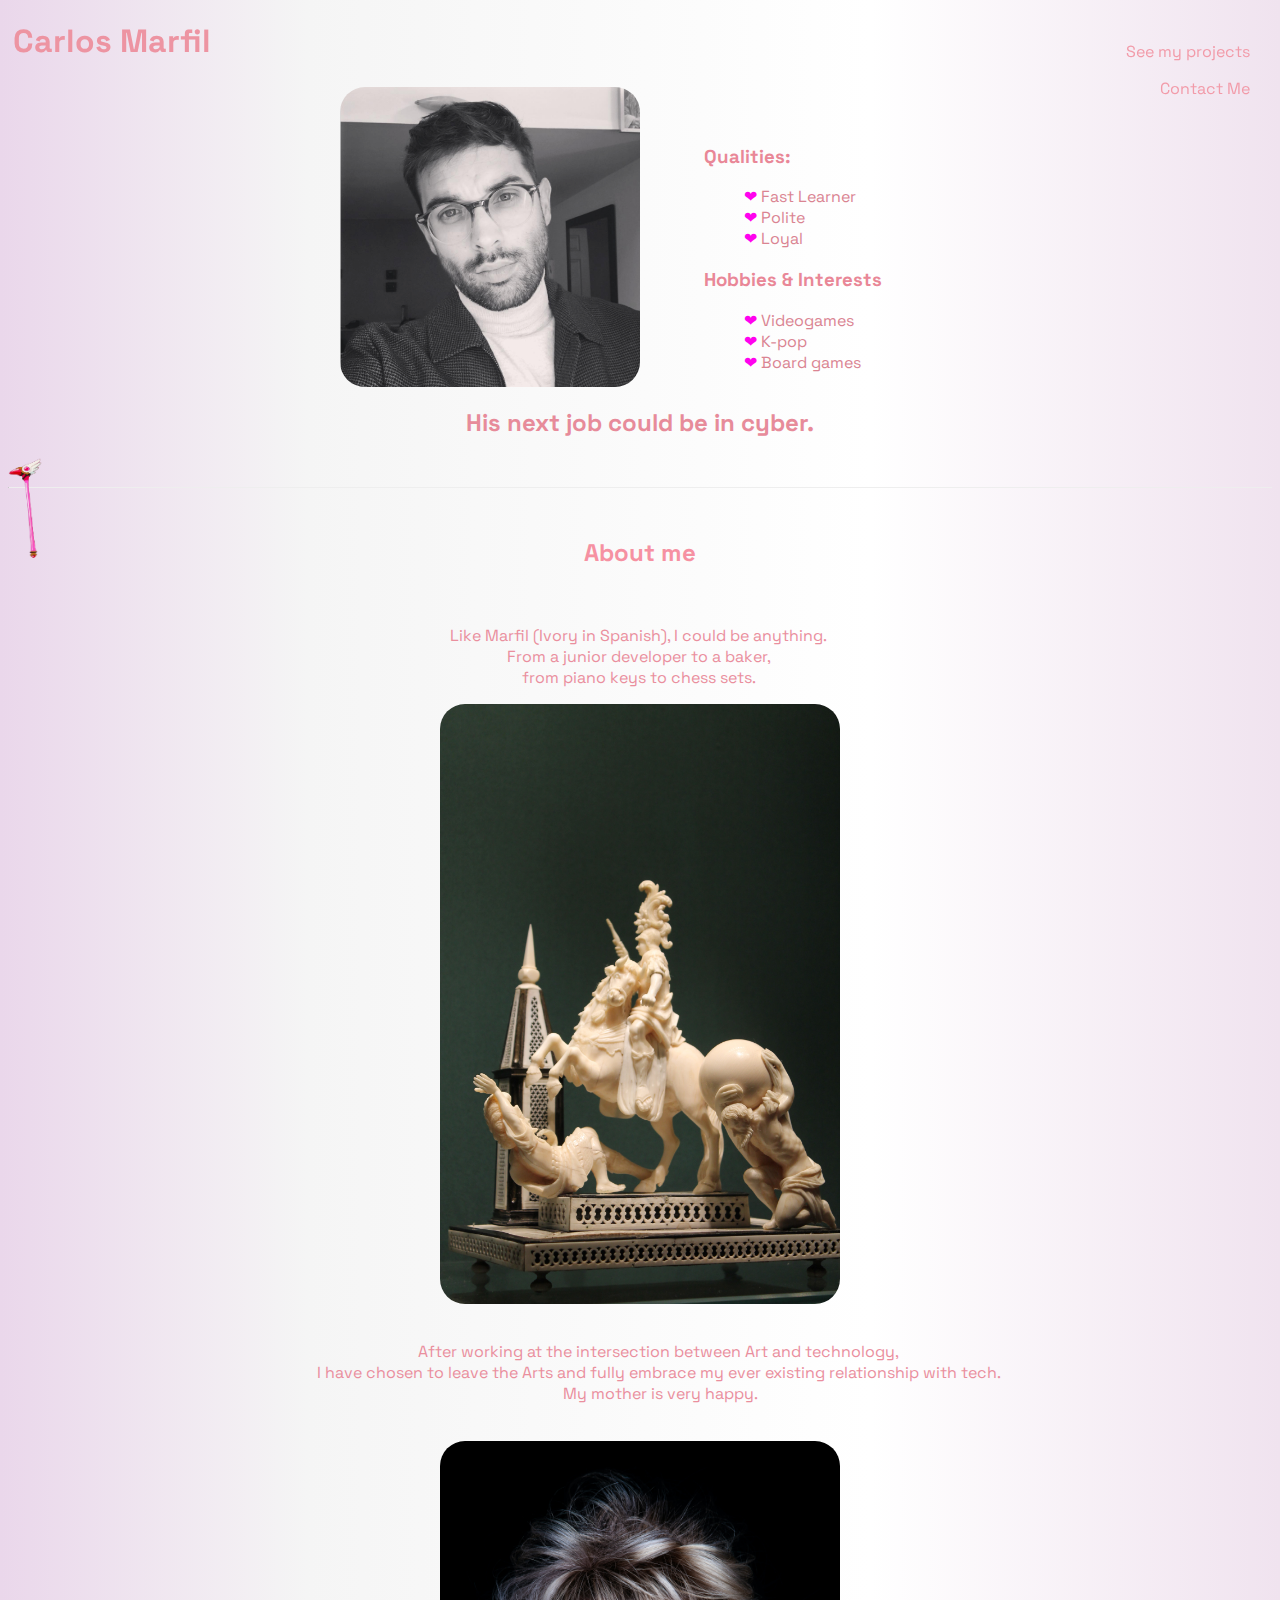
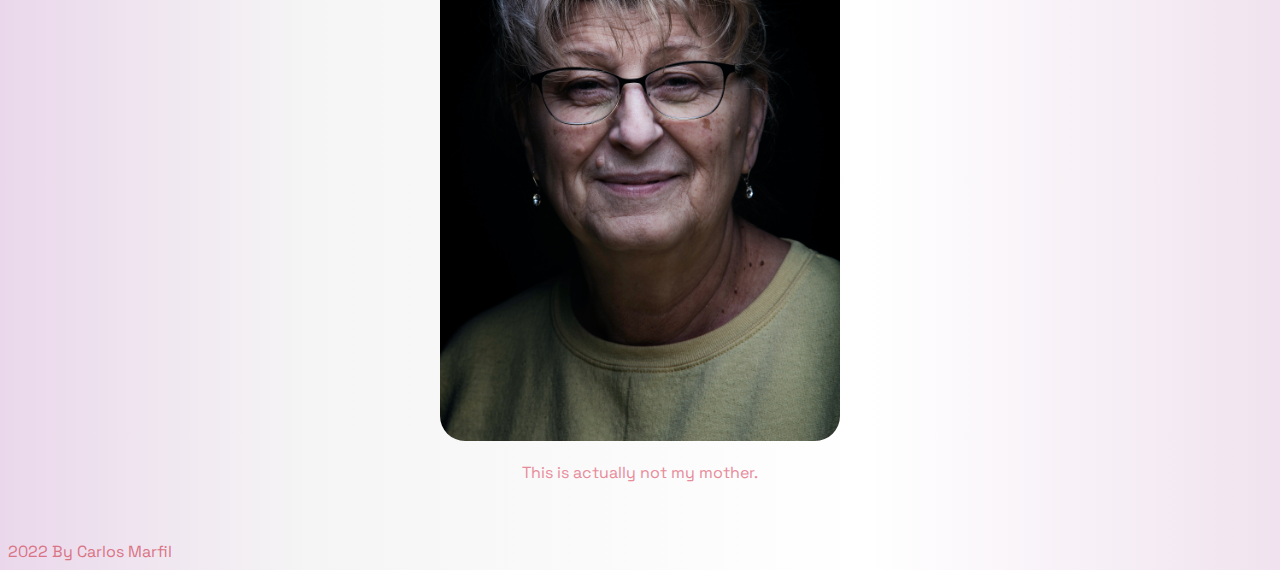
==== commit ff5fc6c7: "added secret link, animation and music" ====
--- a/index.html
+++ b/index.html
@@ -8,6 +8,10 @@
 
 
     <header>
+        <audio controls hidden autoplay>
+        <source src="./images/Y2Mate.is - Meredith Monk - Obsolete Objects-H7W1sFC-Bt8-48k-1660259435239.mp3" type="audio/mp3">
+        </audio>
+
     <div class="myname">
         <h1>Carlos Marfil</h1>
     </div>
@@ -43,6 +47,9 @@
     </header>
 
     <body>
+    <a href="https://youtu.be/6YBDo5S8soo" target="_blank">
+        <img src="./images/Sealing_Wand_-_Clow.webp" alt="Sakura sealing wand" class="sakura">
+    </a>
     <br>
     <hr>
     
@@ -78,6 +85,7 @@
     </body>
     <br>
     <br>
+ 
     <footer>
         <date>2022</date> <ref>By Carlos Marfil</ref>
     </footer>
--- a/styles.css
+++ b/styles.css
@@ -12,6 +12,7 @@
         margin-left: auto;
         margin-right: 50%;
         display:block;
+        border-radius: 25px;
     }
 
     .aboutme img {
@@ -20,6 +21,7 @@
     display:block;
     margin-left: auto;
     margin-right: auto;
+    border-radius: 25px;
     }
 
 /* ABOUT ME STYLES */
@@ -103,26 +105,32 @@
         left: 55%;
     }
 
+/* FOOTER STYLES */
 
+footer {
+    color: rgb(218, 116, 133);
+ }
+
+ /* TRYING TO GET THE WAND ANIMATED */
+
+ @keyframes sakura {
+    0% {margin-top: 0%; margin-top: 0%; transform: rotate(360deg);}
+    100% {margin-top: 90%; margin-left: 100%; transform: rotate(780deg);}
+}
+
+.sakura {
+    height:100px;
+    width: 35px;
+    display:block;
+    position: absolute;
+    animation-name: sakura;
+    animation-duration: 20s;
+    animation-direction: alternate-reverse;
+    animation-iteration-count: infinite;
+    animation-timing-function: linear;
+}
 
 /* EXERCISE */
 
-.div-element {
-    height: 100px;
-    width: 100px;
-    color: white;
-    background-color: red;
- }
- .span-element {
-    display:inline-block;
-    height: 100px;
-    width: 100px;
-    color: white;
-    background-color: blue;
- }
 
- /* FOOTER STYLES */
-
- footer {
-    color: rgb(218, 116, 133);
- }+ 